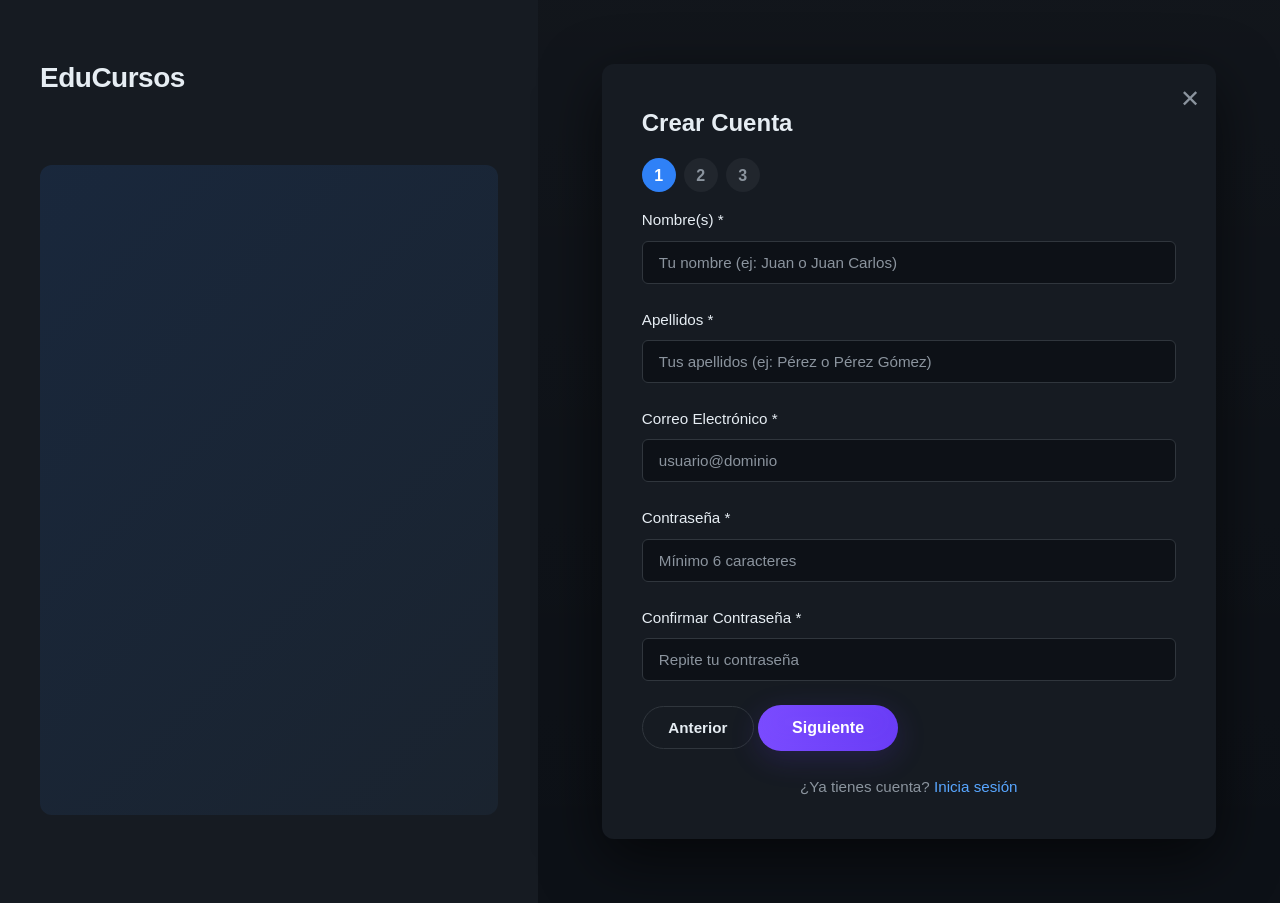
==== form.html @ 60e36f7e "feat: Implement user registration and login functionality with multi-step form and dashboard display" ====
<!DOCTYPE html>
<html lang="es">
<head>
    <meta charset="UTF-8">
    <meta name="viewport" content="width=device-width, initial-scale=1.0">
    <title>Registrarse - EduCursos</title>
    <link rel="stylesheet" href="styles.css">
</head>
<body>
    <section id="formPage" class="form-page active">
        <div class="form-split">
            <aside class="form-left">
                <div class="left-inner">
                    <div class="left-top">
                        <div class="logo">EduCursos</div>
                    </div>
                    <div class="left-art"></div>
                </div>
            </aside>

            <main class="form-right">
                <div class="form-panel">
                    <span class="close-form" onclick="showPresentation()">✕</span>
                    <h2>Crear Cuenta</h2>
                    <form id="multiStepForm" onsubmit="handleRegister(event)">
                        <!-- Step indicators -->
                        <div class="step-indicator" id="stepIndicator">
                            <span class="step-dot active" data-step="1">1</span>
                            <span class="step-dot" data-step="2">2</span>
                            <span class="step-dot" data-step="3">3</span>
                        </div>

                        <div class="form-steps-wrap">

                            <!-- STEP 1 -->
                            <div class="form-step" data-step="1">
                                <div class="form-group">
                                    <label for="regFirstName">Nombre(s) *</label>
                                    <input type="text" id="regFirstName" required placeholder="Tu nombre (ej: Juan o Juan Carlos)">
                                </div>
                                <div class="form-group">
                                    <label for="regLastName">Apellidos *</label>
                                    <input type="text" id="regLastName" required placeholder="Tus apellidos (ej: Pérez o Pérez Gómez)">
                                </div>
                                <div class="form-group">
                                    <label for="regEmail">Correo Electrónico *</label>
                                    <input type="text" id="regEmail" required placeholder="usuario@dominio">
                                </div>
                                <div class="form-group">
                                    <label for="regPassword">Contraseña *</label>
                                    <input type="password" id="regPassword" required placeholder="Mínimo 6 caracteres">
                                </div>
                                <div class="form-group">
                                    <label for="regPasswordConfirm">Confirmar Contraseña *</label>
                                    <input type="password" id="regPasswordConfirm" required placeholder="Repite tu contraseña">
                                </div>
                            </div>

                            <!-- STEP 2 -->
                            <div class="form-step hidden-step" data-step="2">
                                <div class="form-group">
                                    <label for="regPhone">Número de Teléfono *</label>
                                    <input type="tel" id="regPhone" required placeholder="Solo dígitos, sin espacios (min 4 - max 10)">
                                </div>
                                <div class="form-group two-cols">
                                    <div>
                                        <label for="regBirthday">Fecha de Cumpleaños *</label>
                                        <input type="date" id="regBirthday" required>
                                        <div class="small-muted">Formato: DD/MM/AAAA</div>
                                    </div>
                                    <div>
                                        <label for="regGender">Género *</label>
                                        <select id="regGender" required>
                                            <option value="">Selecciona tu género</option>
                                            <option value="M">Masculino</option>
                                            <option value="F">Femenino</option>
                                            <option value="O">Otro</option>
                                            <option value="P">Prefiero no especificar</option>
                                        </select>
                                    </div>
                                </div>
                                <div class="form-group">
                                    <label for="regEducation">Nivel Educativo</label>
                                    <select id="regEducation">
                                        <option value="">Selecciona (opcional)</option>
                                        <option value="P">Primaria</option>
                                        <option value="S">Secundaria</option>
                                        <option value="T">Técnico</option>
                                        <option value="U">Universitario</option>
                                        <option value="PG">Postgrado</option>
                                    </select>
                                </div>
                                <div class="form-group">
                                    <label for="regProfession">Profesión</label>
                                    <input type="text" id="regProfession" placeholder="Tu profesión (opcional)">
                                </div>
                            </div>

                            <!-- STEP 3 -->
                            <div class="form-step hidden-step" data-step="3">
                                <div class="form-group">
                                    <label>Intereses (Selecciona al menos uno) *</label>
                                    <div class="interests-grid">
                                        <label class="chip"><input type="checkbox" name="interests" value="programacion"><span>Programación</span></label>
                                        <label class="chip"><input type="checkbox" name="interests" value="diseno"><span>Diseño</span></label>
                                        <label class="chip"><input type="checkbox" name="interests" value="marketing"><span>Marketing</span></label>
                                        <label class="chip"><input type="checkbox" name="interests" value="negocios"><span>Negocios</span></label>
                                        <label class="chip"><input type="checkbox" name="interests" value="datos"><span>Análisis de Datos</span></label>
                                        <label class="chip"><input type="checkbox" name="interests" value="idiomas"><span>Idiomas</span></label>
                                        <label class="chip"><input type="checkbox" name="interests" value="arte"><span>Arte</span></label>
                                        <label class="chip"><input type="checkbox" name="interests" value="desarrollo"><span>Desarrollo Personal</span></label>
                                        <label class="chip"><input type="checkbox" name="interests" value="otros"><span>Otros</span></label>
                                        <label class="chip"><input type="checkbox" name="interests" value="aun_no_decido"><span>Aún no decido</span></label>
                                    </div>
                                </div>
                                <div class="form-group">
                                    <label for="regCountry">País *</label>
                                    <select id="regCountry" required>
                                        <option value="">Selecciona tu país</option>
                                        <option value="CO">Colombia</option>
                                        <option value="MX">México</option>
                                        <option value="AR">Argentina</option>
                                        <option value="ES">España</option>
                                        <option value="CL">Chile</option>
                                    </select>
                                </div>
                            </div>

                        </div> <!-- .form-steps-wrap -->

                        <!-- persistent navigation (always visible) -->
                        <div class="form-nav">
                            <button type="button" id="navPrevBtn" class="btn-secondary">Anterior</button>
                            <button type="button" id="navNextBtn" class="btn-primary">Siguiente</button>
                        </div>

                    </form>
                    <div class="toggle-form">
                        ¿Ya tienes cuenta? <a onclick="toggleForms()">Inicia sesión</a>
                    </div>
                </div>
            </main>
        </div>
    </section>

    <script src="script.js"></script>
    <script>
        // initialize steps when this page loads
        document.addEventListener('DOMContentLoaded', () => {
            try { showFormStep(1); } catch (e) { /* ignore on other pages */ }
        });
    </script>
</body>
</html>
---- styles.css ----
:root {
  --bg-primary: #0d1117;
  --bg-secondary: #161b22;
  --bg-tertiary: #21262d;
  --border-color: #30363d;
  --text-primary: #e6edf3;
  --text-secondary: #8b949e;
  --accent-primary: #2f81f7;
  --accent-hover: #1f6feb;
  --accent-secondary: #58a6ff;
  --success: #3fb950;
  --card-bg: #0d1117;
  --overlay-bg: rgba(1, 4, 9, 0.8);
}

* {
  margin: 0;
  padding: 0;
  box-sizing: border-box;
}

body {
  font-family: -apple-system, BlinkMacSystemFont, "Segoe UI", "Noto Sans", Helvetica, Arial, sans-serif;
  background-color: var(--bg-primary);
  color: var(--text-primary);
  line-height: 1.6;
  overflow-x: hidden;
}

/* NAVEGACIÓN */
header {
  background-color: var(--bg-secondary);
  border-bottom: 1px solid var(--border-color);
  position: sticky;
  top: 0;
  z-index: 100;
  backdrop-filter: blur(10px);
}

nav {
  max-width: 1280px;
  margin: 0 auto;
  padding: 1rem 2rem;
  display: flex;
  justify-content: space-between;
  align-items: center;
}

.logo {
  font-size: 1.5rem;
  font-weight: 600;
  color: var(--text-primary);
  letter-spacing: -0.5px;
}

nav div {
  display: flex;
  gap: 1rem;
  align-items: center;
}

nav a {
  color: var(--text-secondary);
  text-decoration: none;
  padding: 0.5rem 1rem;
  border-radius: 6px;
  transition: all 0.2s ease;
  font-size: 0.95rem;
}

nav a:hover {
  color: var(--text-primary);
  background-color: var(--bg-tertiary);
}

.btn-login {
  background-color: transparent;
  color: var(--text-primary);
  border: 1px solid var(--border-color);
  padding: 0.5rem 1.25rem;
  border-radius: 6px;
  cursor: pointer;
  font-size: 0.95rem;
  transition: all 0.2s ease;
  font-weight: 500;
}

.btn-login:hover {
  background-color: var(--bg-tertiary);
  border-color: var(--text-secondary);
}

/* SECCIÓN HERO */
main {
  display: none;
}

main.active {
  display: block;
}

.hero {
  max-width: 1280px;
  margin: 0 auto;
  padding: 6rem 2rem;
  text-align: center;
}

.hero-content h1 {
  font-size: 3.5rem;
  font-weight: 700;
  line-height: 1.2;
  margin-bottom: 1.5rem;
  background: linear-gradient(135deg, var(--text-primary) 0%, var(--accent-secondary) 100%);
  -webkit-background-clip: text;
  -webkit-text-fill-color: transparent;
  background-clip: text;
}

.hero-content p {
  font-size: 1.25rem;
  color: var(--text-secondary);
  margin-bottom: 2.5rem;
  max-width: 700px;
  margin-left: auto;
  margin-right: auto;
}

.hero-buttons {
  display: flex;
  gap: 1rem;
  justify-content: center;
  flex-wrap: wrap;
}

.btn-primary {
  background: linear-gradient(90deg, #7b4cff, #6a3df6);
  color: white;
  border: none;
  padding: 0.85rem 2.1rem;
  border-radius: 999px;
  font-size: 1rem;
  font-weight: 700;
  cursor: pointer;
  transition: transform 160ms ease, box-shadow 160ms ease, opacity 120ms ease;
  box-shadow: 0 8px 30px rgba(106,61,246,0.18), inset 0 -6px 24px rgba(123,76,255,0.06);
}

.btn-primary:hover {
  transform: translateY(-3px);
  box-shadow: 0 18px 48px rgba(106,61,246,0.22), inset 0 -8px 28px rgba(123,76,255,0.08);
}

.btn-primary:active {
  transform: translateY(0) scale(0.995);
  opacity: 0.98;
}

.btn-secondary {
  background-color: transparent;
  color: var(--text-primary);
  border: 1px solid var(--border-color);
  padding: 0.75rem 1.6rem;
  border-radius: 999px;
  font-size: 0.95rem;
  font-weight: 600;
  cursor: pointer;
  transition: transform 140ms ease, box-shadow 140ms ease;
}

.btn-secondary:hover {
  background-color: var(--bg-tertiary);
  border-color: var(--text-secondary);
  transform: translateY(-2px);
}

/* Ghost button for header (Iniciar Sesión) */
.btn-ghost {
  background: transparent;
  color: var(--text-secondary);
  border: 1px solid rgba(255,255,255,0.04);
  padding: 0.5rem 1.1rem;
  border-radius: 8px;
  font-size: 0.95rem;
  font-weight: 600;
  cursor: pointer;
  transition: background-color 180ms ease, color 120ms ease, transform 120ms ease, box-shadow 120ms ease;
}

.btn-ghost:hover {
  background-color: rgba(255,255,255,0.02);
  color: var(--text-primary);
  transform: translateY(-2px);
  box-shadow: 0 6px 18px rgba(2,6,23,0.45);
}

/* Slightly stronger secondary for hero login button */
.hero .btn-secondary {
  border-color: rgba(255,255,255,0.06);
  color: var(--text-primary);
  background: linear-gradient(180deg, rgba(255,255,255,0.02), transparent);
  box-shadow: 0 8px 22px rgba(0,0,0,0.45);
}

.hero .btn-secondary:hover {
  background: linear-gradient(180deg, rgba(255,255,255,0.04), transparent);
  border-color: var(--accent-primary);
}

.small-muted { color: var(--text-secondary); font-size: 0.9rem; margin-top: 0.35rem; }

/* SECCIÓN FEATURES */
.features {
  max-width: 1280px;
  margin: 0 auto;
  padding: 4rem 2rem;
}

.features h2 {
  text-align: center;
  font-size: 2.5rem;
  margin-bottom: 3rem;
  font-weight: 700;
}

.features-grid {
  display: grid;
  grid-template-columns: repeat(auto-fit, minmax(280px, 1fr));
  gap: 2rem;
}

.feature-card {
  background-color: var(--bg-secondary);
  border: 1px solid var(--border-color);
  border-radius: 12px;
  padding: 2rem;
  transition: all 0.3s ease;
}

.feature-card:hover {
  border-color: var(--accent-primary);
  transform: translateY(-4px);
  box-shadow: 0 8px 24px rgba(47, 129, 247, 0.15);
}

.feature-icon {
  font-size: 3rem;
  margin-bottom: 1rem;
}

.feature-card h3 {
  font-size: 1.5rem;
  margin-bottom: 0.75rem;
  color: var(--text-primary);
}

.feature-card p {
  color: var(--text-secondary);
  line-height: 1.6;
}

/* FORMULARIOS */
.form-container {
  display: none;
  position: fixed;
  top: 0;
  left: 0;
  width: 100%;
  height: 100%;
  background-color: var(--overlay-bg);
  backdrop-filter: blur(8px);
  z-index: 1000;
  align-items: center;
  justify-content: center;
  animation: fadeIn 0.2s ease;
}

.form-container.active {
  display: flex;
}

@keyframes fadeIn {
  from {
    opacity: 0;
  }
  to {
    opacity: 1;
  }
}

.form-box {
  background-color: var(--bg-secondary);
  border: 1px solid var(--border-color);
  border-radius: 12px;
  padding: 2.5rem;
  width: 90%;
  max-width: 450px;
  position: relative;
  animation: slideUp 0.3s ease;
  box-shadow: 0 16px 48px rgba(0, 0, 0, 0.5);
}

@keyframes slideUp {
  from {
    transform: translateY(20px);
    opacity: 0;
  }
  to {
    transform: translateY(0);
    opacity: 1;
  }
}

.close-form {
  position: absolute;
  top: 1.5rem;
  right: 1.5rem;
  font-size: 1.5rem;
  cursor: pointer;
  color: var(--text-secondary);
  transition: color 0.2s ease;
}

.close-form:hover {
  color: var(--text-primary);
}

.form-box h2 {
  margin-bottom: 2rem;
  font-size: 1.75rem;
  font-weight: 700;
}

.form-group {
  margin-bottom: 1.5rem;
}

.form-group label {
  display: block;
  margin-bottom: 0.5rem;
  color: var(--text-primary);
  font-weight: 500;
  font-size: 0.95rem;
}

.form-group input,
.form-group select {
  width: 100%;
  padding: 0.75rem 1rem;
  background-color: var(--bg-primary);
  border: 1px solid var(--border-color);
  border-radius: 6px;
  color: var(--text-primary);
  font-size: 0.95rem;
  transition: all 0.2s ease;
  font-family: inherit;
}

.form-group input:focus,
.form-group select:focus {
  outline: none;
  border-color: var(--accent-primary);
  box-shadow: 0 0 0 3px rgba(47, 129, 247, 0.1);
}

.form-group input::placeholder {
  color: var(--text-secondary);
}

.btn-submit {
  width: 100%;
  background-color: var(--accent-primary);
  color: white;
  border: none;
  padding: 0.875rem;
  border-radius: 6px;
  font-size: 1rem;
  font-weight: 600;
  cursor: pointer;
  transition: all 0.2s ease;
  margin-top: 0.5rem;
}

.btn-submit:hover {
  background-color: var(--accent-hover);
  box-shadow: 0 4px 12px rgba(47, 129, 247, 0.3);
}

.toggle-form {
  text-align: center;
  margin-top: 1.5rem;
  color: var(--text-secondary);
  font-size: 0.95rem;
}

.toggle-form a {
  color: var(--accent-secondary);
  cursor: pointer;
  text-decoration: none;
  font-weight: 500;
}

.toggle-form a:hover {
  text-decoration: underline;
}

/* DASHBOARD */
.dashboard {
  display: none;
  min-height: 100vh;
}

.dashboard.active {
  display: block;
}

.dashboard-header {
  background-color: var(--bg-secondary);
  border-bottom: 1px solid var(--border-color);
  padding: 2rem;
}

.dashboard-flex {
  max-width: 1280px;
  margin: 0 auto;
  display: flex;
  justify-content: space-between;
  align-items: center;
  flex-wrap: wrap;
  gap: 1.5rem;
}

.dashboard-header h1 {
  font-size: 2rem;
  margin-bottom: 0.5rem;
  font-weight: 700;
}

.dashboard-header p {
  color: var(--text-secondary);
}

.user-info {
  text-align: right;
}

#userEmail {
  color: var(--text-secondary);
  margin-bottom: 0.75rem;
  font-size: 0.95rem;
}

.btn-logout {
  background-color: transparent;
  color: var(--text-primary);
  border: 1px solid var(--border-color);
  padding: 0.5rem 1.25rem;
  border-radius: 6px;
  cursor: pointer;
  font-size: 0.95rem;
  font-weight: 500;
  transition: all 0.2s ease;
}

.btn-logout:hover {
  background-color: var(--bg-tertiary);
  border-color: #f85149;
  color: #f85149;
}

.dashboard-content {
  max-width: 1280px;
  margin: 0 auto;
  padding: 3rem 2rem;
}

.welcome-section {
  margin-bottom: 3rem;
}

.welcome-section h2 {
  font-size: 1.75rem;
  margin-bottom: 0.75rem;
  font-weight: 700;
}

.welcome-section p {
  color: var(--text-secondary);
  font-size: 1.05rem;
}

.courses-section h2 {
  font-size: 1.75rem;
  margin-bottom: 2rem;
  font-weight: 700;
}

.courses-grid {
  display: grid;
  grid-template-columns: repeat(auto-fill, minmax(320px, 1fr));
  gap: 1.5rem;
}

.course-card {
  background-color: var(--bg-secondary);
  border: 1px solid var(--border-color);
  border-radius: 12px;
  overflow: hidden;
  transition: all 0.3s ease;
  cursor: pointer;
}

.course-card:hover {
  border-color: var(--accent-primary);
  transform: translateY(-4px);
  box-shadow: 0 8px 24px rgba(47, 129, 247, 0.15);
}

.course-image {
  width: 100%;
  height: 180px;
  background: linear-gradient(135deg, var(--accent-primary), var(--accent-secondary));
  display: flex;
  align-items: center;
  justify-content: center;
  font-size: 3rem;
}

.course-content {
  padding: 1.5rem;
}

.course-content h3 {
  font-size: 1.25rem;
  margin-bottom: 0.5rem;
  color: var(--text-primary);
  font-weight: 600;
}

.course-content p {
  color: var(--text-secondary);
  margin-bottom: 1rem;
  font-size: 0.95rem;
}

.course-progress {
  margin-bottom: 0.75rem;
}

.progress-bar {
  width: 100%;
  height: 6px;
  background-color: var(--bg-tertiary);
  border-radius: 3px;
  overflow: hidden;
}

.progress-fill {
  height: 100%;
  background-color: var(--success);
  border-radius: 3px;
  transition: width 0.3s ease;
}

.progress-text {
  font-size: 0.85rem;
  color: var(--text-secondary);
  margin-top: 0.5rem;
}

.course-meta {
  display: flex;
  justify-content: space-between;
  align-items: center;
  margin-top: 1rem;
  padding-top: 1rem;
  border-top: 1px solid var(--border-color);
}

.course-instructor,
.course-duration {
  font-size: 0.85rem;
  color: var(--text-secondary);
}

/* FOOTER */
footer {
  background-color: var(--bg-secondary);
  border-top: 1px solid var(--border-color);
  text-align: center;
  padding: 2rem;
  margin-top: 4rem;
  color: var(--text-secondary);
}

/* RESPONSIVE */
@media (max-width: 768px) {
  .hero-content h1 {
    font-size: 2.5rem;
  }

  .hero-content p {
    font-size: 1.1rem;
  }

  .features h2 {
    font-size: 2rem;
  }

  .dashboard-flex {
    flex-direction: column;
    align-items: flex-start;
  }

  .user-info {
    text-align: left;
    width: 100%;
  }

  .courses-grid {
    grid-template-columns: 1fr;
  }

  nav {
    padding: 1rem;
  }

  .hero {
    padding: 4rem 1rem;
  }
}

@media (max-width: 480px) {
  .hero-content h1 {
    font-size: 2rem;
  }

  .hero-buttons {
    flex-direction: column;
    width: 100%;
  }

  .hero-buttons button {
    width: 100%;
  }

  .form-box {
    padding: 2rem 1.5rem;
  }
}

/* Styles for full-page form (split layout) */
.form-page {
  display: none;
  min-height: 100vh;
  width: 100%;
  background-color: var(--bg-primary);
}
.form-page.active {
  display: block;
}
.form-split {
  display: flex;
  min-height: 100vh;
}
.form-left {
  width: 42%;
  background-color: var(--bg-secondary);
  color: var(--text-secondary);
  padding: 3.5rem 2.5rem;
  display: flex;
  align-items: stretch;
}
.left-inner {
  display: flex;
  flex-direction: column;
  justify-content: space-between;
  width: 100%;
}
.left-top .logo {
  font-size: 1.75rem;
  color: var(--text-primary);
  margin-bottom: 2rem;
}
.steps ol {
  list-style: none;
  padding: 0;
  margin: 0;
}
.steps li {
  padding: 0.6rem 0;
  opacity: 0.8;
}
.steps li.current {
  color: var(--text-primary);
  font-weight: 700;
}
.left-art {
  flex: 1;
  background: linear-gradient(135deg, rgba(47,129,247,0.12), rgba(88,166,255,0.06));
  border-radius: 12px;
  margin: 2rem 0;
}
.save-exit {
  color: var(--accent-secondary);
  cursor: pointer;
  text-decoration: none;
  font-size: 0.95rem;
}
.form-right {
  width: 58%;
  display: flex;
  align-items: center;
  justify-content: center;
  padding: 4rem 3rem;
  background: linear-gradient(180deg, rgba(255,255,255,0.02), rgba(255,255,255,0.00));
}
.form-panel {
  width: 720px;
  max-width: 95%;
  background-color: var(--bg-secondary);
  border-radius: 12px;
  padding: 2.5rem;
  box-shadow: 0 20px 60px rgba(0,0,0,0.6);
  position: relative;
}
.step-indicator {
  display: flex;
  gap: 0.5rem;
  margin-bottom: 1rem;
}
.step-dot {
  width: 34px;
  height: 34px;
  display: inline-flex;
  align-items: center;
  justify-content: center;
  border-radius: 50%;
  background: var(--bg-tertiary);
  color: var(--text-secondary);
  font-weight: 600;
}
.step-dot.active {
  background: var(--accent-primary);
  color: white;
}
.form-step {
  transition: opacity 300ms cubic-bezier(.2,.9,.3,1), transform 300ms cubic-bezier(.2,.9,.3,1);
  position: absolute;
  left: 0;
  right: 0;
  top: 0;
}
.form-steps-wrap { position: relative; min-height: 320px; overflow: hidden; transition: height 300ms cubic-bezier(.2,.9,.3,1); }
.form-panel { position: relative; }
.form-step.hidden-step {
  opacity: 0;
  pointer-events: none;
  transform: translateX(12px);
}
.form-step.active-step {
  opacity: 1;
  transform: translateX(0);
  pointer-events: auto;
}
/* Sliding helpers */
.form-step.from-right { transform: translateX(12px); opacity: 0; }
.form-step.from-left { transform: translateX(-12px); opacity: 0; }
.form-step.to-left { transform: translateX(-12px); opacity: 0; }
.form-step.to-right { transform: translateX(12px); opacity: 0; }

/* Interest chips */
.chip {
  display: inline-flex;
  align-items: center;
  gap: 0.6rem;
  padding: 0.45rem 0.8rem;
  border-radius: 999px;
  border: 1px solid var(--border-color);
  background: transparent;
  color: var(--text-primary);
  cursor: pointer;
  font-size: 0.95rem;
  transition: all 0.18s ease;
}
.chip input { display: none; }
.chip span { display: inline-block; }
.chip:hover { transform: translateY(-3px); border-color: var(--accent-primary); }
.chip input:checked + span {
  background: linear-gradient(90deg, var(--accent-primary), var(--accent-secondary));
  color: white;
  padding: 0.15rem 0.45rem;
  border-radius: 999px;
  box-shadow: 0 6px 18px rgba(47,129,247,0.12);
}
.interests-grid { display: grid; grid-template-columns: repeat(2, minmax(0,1fr)); gap: 0.6rem; margin-top: 0.5rem; }
.form-panel h2 {
  margin-bottom: 1rem;
  color: var(--text-primary);
}
.form-panel .close-form {
  position: absolute;
  right: 1rem;
  top: 1rem;
  cursor: pointer;
  color: var(--text-secondary);
}
.form-panel .two-cols {
  display: grid;
  grid-template-columns: 1fr 1fr;
  gap: 1rem;
}
.interests-grid {
  display: grid;
  grid-template-columns: repeat(2, 1fr);
  gap: 0.6rem;
  margin-top: 0.5rem;
}
.form-actions {
  display: flex;
  gap: 1rem;
  justify-content: flex-end;
  margin-top: 1rem;
}

@media (max-width: 900px) {
  .form-split { flex-direction: column; }
  .form-left, .form-right { width: 100%; }
  .left-art { height: 180px; }
  .form-panel { padding: 1.5rem; }
}
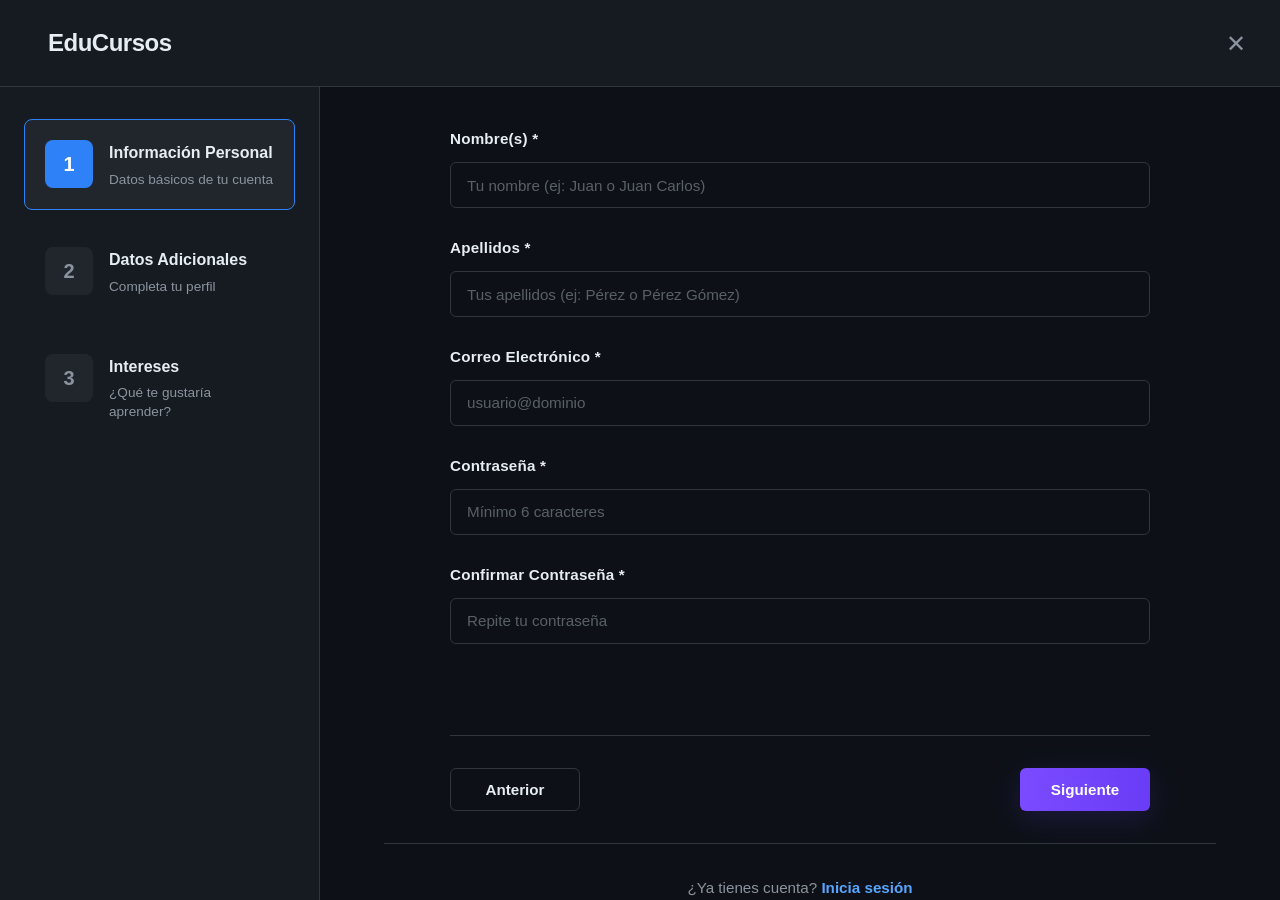
==== commit 0f422a87: "Redesign form layout with sidebar step navigation" ====
--- a/form.html
+++ b/form.html
@@ -8,27 +8,43 @@
 </head>
 <body>
     <section id="formPage" class="form-page active">
-        <div class="form-split">
-            <aside class="form-left">
-                <div class="left-inner">
-                    <div class="left-top">
-                        <div class="logo">EduCursos</div>
+        <div class="fullscreen-form-container">
+            <!-- Header superior -->
+            <header class="form-header">
+                <div class="logo">EduCursos</div>
+                <span class="close-form" onclick="showPresentation()">✕</span>
+            </header>
+
+            <!-- Contenedor principal con navegación lateral -->
+            <div class="form-main-wrapper">
+                <!-- Navegación lateral de pasos -->
+                <aside class="steps-sidebar">
+                    <div class="step-item active" data-step="1">
+                        <div class="step-number">1</div>
+                        <div class="step-info">
+                            <h3>Información Personal</h3>
+                            <p>Datos básicos de tu cuenta</p>
+                        </div>
                     </div>
-                    <div class="left-art"></div>
-                </div>
-            </aside>
+                    <div class="step-item" data-step="2">
+                        <div class="step-number">2</div>
+                        <div class="step-info">
+                            <h3>Datos Adicionales</h3>
+                            <p>Completa tu perfil</p>
+                        </div>
+                    </div>
+                    <div class="step-item" data-step="3">
+                        <div class="step-number">3</div>
+                        <div class="step-info">
+                            <h3>Intereses</h3>
+                            <p>¿Qué te gustaría aprender?</p>
+                        </div>
+                    </div>
+                </aside>
 
-            <main class="form-right">
-                <div class="form-panel">
-                    <span class="close-form" onclick="showPresentation()">✕</span>
-                    <h2>Crear Cuenta</h2>
+                <!-- Área del formulario -->
+                <main class="form-content-area">
                     <form id="multiStepForm" onsubmit="handleRegister(event)">
-                        <!-- Step indicators -->
-                        <div class="step-indicator" id="stepIndicator">
-                            <span class="step-dot active" data-step="1">1</span>
-                            <span class="step-dot" data-step="2">2</span>
-                            <span class="step-dot" data-step="3">3</span>
-                        </div>
 
                         <div class="form-steps-wrap">
 
@@ -133,13 +149,13 @@
                             <button type="button" id="navPrevBtn" class="btn-secondary">Anterior</button>
                             <button type="button" id="navNextBtn" class="btn-primary">Siguiente</button>
                         </div>
+                    </form>
 
-                    </form>
                     <div class="toggle-form">
                         ¿Ya tienes cuenta? <a onclick="toggleForms()">Inicia sesión</a>
                     </div>
-                </div>
-            </main>
+                </main>
+            </div>
         </div>
     </section>
 
--- a/styles.css
+++ b/styles.css
@@ -332,27 +332,28 @@
 }
 
 .form-group {
-  margin-bottom: 1.5rem;
+  margin-bottom: 1.75rem;
 }
 
 .form-group label {
   display: block;
-  margin-bottom: 0.5rem;
-  color: var(--text-primary);
-  font-weight: 500;
-  font-size: 0.95rem;
+  margin-bottom: 0.65rem;
+  color: var(--text-primary);
+  font-weight: 600;
+  font-size: 0.95rem;
+  letter-spacing: 0.2px;
 }
 
 .form-group input,
 .form-group select {
   width: 100%;
-  padding: 0.75rem 1rem;
-  background-color: var(--bg-primary);
+  padding: 0.85rem 1rem;
+  background: var(--bg-primary);
   border: 1px solid var(--border-color);
   border-radius: 6px;
   color: var(--text-primary);
   font-size: 0.95rem;
-  transition: all 0.2s ease;
+  transition: border-color 0.2s;
   font-family: inherit;
 }
 
@@ -360,11 +361,11 @@
 .form-group select:focus {
   outline: none;
   border-color: var(--accent-primary);
-  box-shadow: 0 0 0 3px rgba(47, 129, 247, 0.1);
 }
 
 .form-group input::placeholder {
   color: var(--text-secondary);
+  opacity: 0.6;
 }
 
 .btn-submit {
@@ -649,183 +650,313 @@
   }
 }
 
-/* Styles for full-page form (split layout) */
+/* Diseño de formulario de pantalla completa */
 .form-page {
   display: none;
-  min-height: 100vh;
+  height: 100vh;
   width: 100%;
-  background-color: var(--bg-primary);
+  background: var(--bg-primary);
+  overflow: hidden;
 }
 .form-page.active {
-  display: block;
-}
-.form-split {
-  display: flex;
-  min-height: 100vh;
-}
-.form-left {
-  width: 42%;
-  background-color: var(--bg-secondary);
-  color: var(--text-secondary);
-  padding: 3.5rem 2.5rem;
-  display: flex;
-  align-items: stretch;
-}
-.left-inner {
   display: flex;
   flex-direction: column;
+}
+
+/* Header del formulario */
+.form-header {
+  display: flex;
   justify-content: space-between;
-  width: 100%;
-}
-.left-top .logo {
-  font-size: 1.75rem;
-  color: var(--text-primary);
-  margin-bottom: 2rem;
-}
-.steps ol {
-  list-style: none;
-  padding: 0;
-  margin: 0;
-}
-.steps li {
-  padding: 0.6rem 0;
-  opacity: 0.8;
-}
-.steps li.current {
-  color: var(--text-primary);
+  align-items: center;
+  padding: 1.5rem 3rem;
+  background: var(--bg-secondary);
+  border-bottom: 1px solid var(--border-color);
+}
+.form-header .logo {
+  font-size: 1.5rem;
   font-weight: 700;
-}
-.left-art {
-  flex: 1;
-  background: linear-gradient(135deg, rgba(47,129,247,0.12), rgba(88,166,255,0.06));
-  border-radius: 12px;
-  margin: 2rem 0;
-}
-.save-exit {
-  color: var(--accent-secondary);
-  cursor: pointer;
-  text-decoration: none;
-  font-size: 0.95rem;
-}
-.form-right {
-  width: 58%;
+  color: var(--text-primary);
+}
+.form-header .close-form {
+  font-size: 1.5rem;
+  cursor: pointer;
+  color: var(--text-secondary);
+  transition: color 0.2s;
+  width: 40px;
+  height: 40px;
   display: flex;
   align-items: center;
   justify-content: center;
-  padding: 4rem 3rem;
-  background: linear-gradient(180deg, rgba(255,255,255,0.02), rgba(255,255,255,0.00));
-}
-.form-panel {
-  width: 720px;
-  max-width: 95%;
-  background-color: var(--bg-secondary);
-  border-radius: 12px;
-  padding: 2.5rem;
-  box-shadow: 0 20px 60px rgba(0,0,0,0.6);
-  position: relative;
-}
-.step-indicator {
-  display: flex;
-  gap: 0.5rem;
-  margin-bottom: 1rem;
-}
-.step-dot {
-  width: 34px;
-  height: 34px;
-  display: inline-flex;
+  border-radius: 8px;
+}
+.form-header .close-form:hover {
+  color: var(--text-primary);
+}
+
+/* Contenedor principal */
+.fullscreen-form-container {
+  display: flex;
+  flex-direction: column;
+  height: 100vh;
+  width: 100%;
+}
+
+.form-main-wrapper {
+  display: flex;
+  flex: 1;
+  overflow: hidden;
+}
+
+/* Barra lateral de pasos */
+.steps-sidebar {
+  width: 320px;
+  background: var(--bg-secondary);
+  border-right: 1px solid var(--border-color);
+  padding: 2rem 1.5rem;
+  display: flex;
+  flex-direction: column;
+  gap: 1rem;
+}
+
+.step-item {
+  display: flex;
+  gap: 1rem;
+  padding: 1.25rem;
+  border-radius: 8px;
+  background: transparent;
+  border: 1px solid transparent;
+  transition: border-color 0.2s;
+  cursor: pointer;
+}
+
+.step-item:hover {
+  border-color: var(--border-color);
+}
+
+.step-item.active {
+  background: var(--bg-tertiary);
+  border-color: var(--accent-primary);
+}
+
+.step-item.completed {
+  opacity: 0.7;
+}
+
+.step-number {
+  width: 48px;
+  height: 48px;
+  border-radius: 8px;
+  background: var(--bg-tertiary);
+  display: flex;
   align-items: center;
   justify-content: center;
-  border-radius: 50%;
-  background: var(--bg-tertiary);
-  color: var(--text-secondary);
-  font-weight: 600;
-}
-.step-dot.active {
+  font-size: 1.25rem;
+  font-weight: 700;
+  color: var(--text-secondary);
+  flex-shrink: 0;
+  transition: background-color 0.2s, color 0.2s;
+}
+
+.step-item.active .step-number {
   background: var(--accent-primary);
   color: white;
 }
+
+.step-info h3 {
+  font-size: 1rem;
+  margin-bottom: 0.25rem;
+  color: var(--text-primary);
+  font-weight: 600;
+}
+
+.step-info p {
+  font-size: 0.85rem;
+  color: var(--text-secondary);
+  line-height: 1.4;
+}
+
+/* Área del formulario */
+.form-content-area {
+  flex: 1;
+  padding: 2.5rem 4rem 3rem;
+  overflow-y: auto;
+  display: flex;
+  flex-direction: column;
+}
+
+.form-content-area form {
+  max-width: 700px;
+  margin: 0 auto;
+  width: 100%;
+  flex: 1;
+  display: flex;
+  flex-direction: column;
+}
+.form-steps-wrap {
+  position: relative;
+  min-height: 500px;
+  overflow: visible;
+  transition: height 300ms cubic-bezier(.2,.9,.3,1);
+  margin-bottom: 2rem;
+}
+
 .form-step {
-  transition: opacity 300ms cubic-bezier(.2,.9,.3,1), transform 300ms cubic-bezier(.2,.9,.3,1);
+  transition: opacity 400ms cubic-bezier(.2,.9,.3,1), transform 400ms cubic-bezier(.2,.9,.3,1);
   position: absolute;
   left: 0;
   right: 0;
   top: 0;
-}
-.form-steps-wrap { position: relative; min-height: 320px; overflow: hidden; transition: height 300ms cubic-bezier(.2,.9,.3,1); }
-.form-panel { position: relative; }
+  width: 100%;
+}
+
 .form-step.hidden-step {
   opacity: 0;
   pointer-events: none;
-  transform: translateX(12px);
-}
+  transform: translateX(30px);
+}
+
 .form-step.active-step {
   opacity: 1;
   transform: translateX(0);
   pointer-events: auto;
 }
-/* Sliding helpers */
-.form-step.from-right { transform: translateX(12px); opacity: 0; }
-.form-step.from-left { transform: translateX(-12px); opacity: 0; }
-.form-step.to-left { transform: translateX(-12px); opacity: 0; }
-.form-step.to-right { transform: translateX(12px); opacity: 0; }
+
+.form-step.from-right { transform: translateX(30px); opacity: 0; }
+.form-step.from-left { transform: translateX(-30px); opacity: 0; }
+.form-step.to-left { transform: translateX(-30px); opacity: 0; }
+.form-step.to-right { transform: translateX(30px); opacity: 0; }
 
 /* Interest chips */
+.interests-grid {
+  display: grid;
+  grid-template-columns: repeat(2, 1fr);
+  gap: 0.75rem;
+  margin-top: 0.75rem;
+}
+
 .chip {
-  display: inline-flex;
+  display: flex;
   align-items: center;
-  gap: 0.6rem;
-  padding: 0.45rem 0.8rem;
-  border-radius: 999px;
+  justify-content: center;
+  padding: 0.75rem 1rem;
+  border-radius: 6px;
   border: 1px solid var(--border-color);
-  background: transparent;
-  color: var(--text-primary);
-  cursor: pointer;
-  font-size: 0.95rem;
-  transition: all 0.18s ease;
-}
+  background: var(--bg-primary);
+  color: var(--text-primary);
+  cursor: pointer;
+  font-size: 0.95rem;
+  transition: border-color 0.2s, background-color 0.2s;
+  font-weight: 500;
+}
+
 .chip input { display: none; }
-.chip span { display: inline-block; }
-.chip:hover { transform: translateY(-3px); border-color: var(--accent-primary); }
-.chip input:checked + span {
-  background: linear-gradient(90deg, var(--accent-primary), var(--accent-secondary));
+
+.chip:hover {
+  border-color: var(--accent-primary);
+}
+
+.chip:has(input:checked) {
+  background: var(--accent-primary);
+  border-color: var(--accent-primary);
   color: white;
-  padding: 0.15rem 0.45rem;
-  border-radius: 999px;
-  box-shadow: 0 6px 18px rgba(47,129,247,0.12);
-}
-.interests-grid { display: grid; grid-template-columns: repeat(2, minmax(0,1fr)); gap: 0.6rem; margin-top: 0.5rem; }
-.form-panel h2 {
-  margin-bottom: 1rem;
-  color: var(--text-primary);
-}
-.form-panel .close-form {
-  position: absolute;
-  right: 1rem;
-  top: 1rem;
-  cursor: pointer;
-  color: var(--text-secondary);
-}
-.form-panel .two-cols {
+}
+
+.two-cols {
   display: grid;
   grid-template-columns: 1fr 1fr;
   gap: 1rem;
 }
-.interests-grid {
-  display: grid;
-  grid-template-columns: repeat(2, 1fr);
-  gap: 0.6rem;
-  margin-top: 0.5rem;
-}
-.form-actions {
+.form-nav {
   display: flex;
   gap: 1rem;
-  justify-content: flex-end;
-  margin-top: 1rem;
-}
-
-@media (max-width: 900px) {
-  .form-split { flex-direction: column; }
-  .form-left, .form-right { width: 100%; }
-  .left-art { height: 180px; }
-  .form-panel { padding: 1.5rem; }
-}
+  justify-content: space-between;
+  margin-top: 2rem;
+  padding-top: 2rem;
+  border-top: 1px solid var(--border-color);
+}
+
+.form-nav .btn-primary,
+.form-nav .btn-secondary {
+  padding: 0.75rem 1.75rem;
+  font-size: 0.95rem;
+  border-radius: 6px;
+  font-weight: 600;
+  min-width: 130px;
+}
+
+.toggle-form {
+  text-align: center;
+  margin-top: 2rem;
+  padding-top: 2rem;
+  border-top: 1px solid var(--border-color);
+  color: var(--text-secondary);
+  font-size: 0.95rem;
+}
+
+.toggle-form a {
+  color: var(--accent-secondary);
+  cursor: pointer;
+  text-decoration: none;
+  font-weight: 600;
+  transition: all 0.2s;
+}
+
+.toggle-form a:hover {
+  color: #7b4cff;
+  text-decoration: underline;
+}
+
+@media (max-width: 1024px) {
+  .form-main-wrapper {
+    flex-direction: column;
+  }
+  
+  .steps-sidebar {
+    width: 100%;
+    flex-direction: row;
+    padding: 1rem;
+    border-right: none;
+    border-bottom: 1px solid var(--border-color);
+    overflow-x: auto;
+  }
+  
+  .step-item {
+    min-width: 200px;
+  }
+  
+  .form-content-area {
+    padding: 2rem 1.5rem;
+  }
+  
+  .form-header {
+    padding: 1rem 1.5rem;
+  }
+}
+
+@media (max-width: 640px) {
+  .step-info {
+    display: none;
+  }
+  
+  .step-item {
+    min-width: auto;
+    padding: 0.75rem;
+  }
+  
+  .interests-grid {
+    grid-template-columns: 1fr;
+  }
+  
+  .two-cols {
+    grid-template-columns: 1fr;
+  }
+  
+  .form-nav {
+    flex-direction: column;
+  }
+  
+  .form-nav .btn-primary,
+  .form-nav .btn-secondary {
+    width: 100%;
+  }
+}
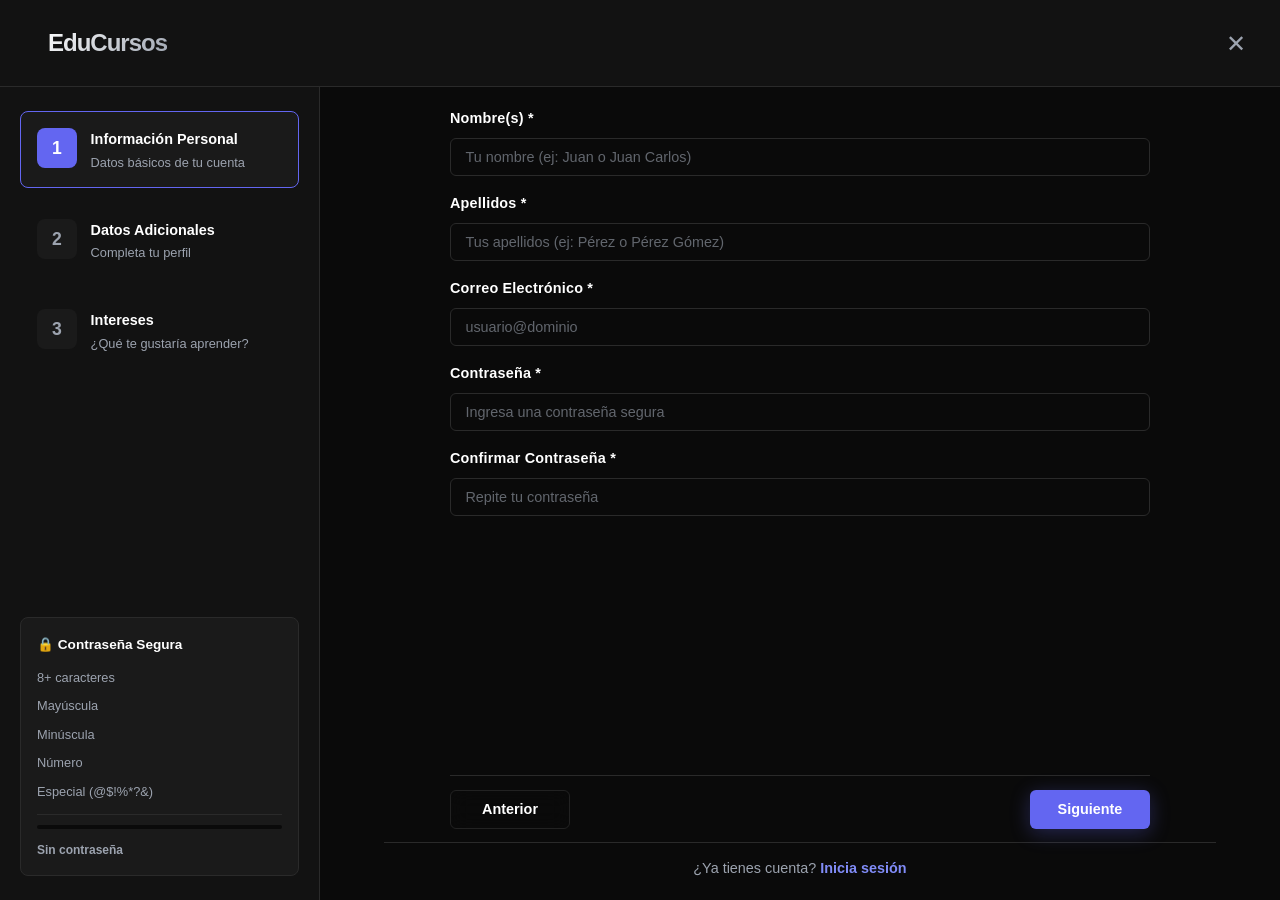
==== commit a49ed3f0: "acekta vro asepta vro bro broski brotien brosicle broseph brotastic Han brolo Broba Fett Brotato Chi" ====
--- a/form.html
+++ b/form.html
@@ -40,6 +40,39 @@
                             <p>¿Qué te gustaría aprender?</p>
                         </div>
                     </div>
+
+                    <!-- Panel de seguridad de contraseña -->
+                    <div class="password-security-panel" id="passwordSecurityPanel">
+                        <h4 class="security-panel-title">🔒 Contraseña Segura</h4>
+                        <div class="security-requirements">
+                            <div id="req-length" class="security-req">
+                                <span class="req-check">○</span>
+                                <span>8+ caracteres</span>
+                            </div>
+                            <div id="req-uppercase" class="security-req">
+                                <span class="req-check">○</span>
+                                <span>Mayúscula</span>
+                            </div>
+                            <div id="req-lowercase" class="security-req">
+                                <span class="req-check">○</span>
+                                <span>Minúscula</span>
+                            </div>
+                            <div id="req-number" class="security-req">
+                                <span class="req-check">○</span>
+                                <span>Número</span>
+                            </div>
+                            <div id="req-special" class="security-req">
+                                <span class="req-check">○</span>
+                                <span>Especial (@$!%*?&)</span>
+                            </div>
+                        </div>
+                        <div class="password-strength-indicator" id="passwordStrengthIndicator">
+                            <div class="strength-bar-mini">
+                                <div class="strength-fill-mini" id="strengthFillMini"></div>
+                            </div>
+                            <span class="strength-label-mini" id="strengthLabelMini">Sin contraseña</span>
+                        </div>
+                    </div>
                 </aside>
 
                 <!-- Área del formulario -->
@@ -64,7 +97,7 @@
                                 </div>
                                 <div class="form-group">
                                     <label for="regPassword">Contraseña *</label>
-                                    <input type="password" id="regPassword" required placeholder="Mínimo 6 caracteres">
+                                    <input type="password" id="regPassword" required placeholder="Ingresa una contraseña segura">
                                 </div>
                                 <div class="form-group">
                                     <label for="regPasswordConfirm">Confirmar Contraseña *</label>
--- a/styles.css
+++ b/styles.css
@@ -1,16 +1,16 @@
 :root {
-  --bg-primary: #0d1117;
-  --bg-secondary: #161b22;
-  --bg-tertiary: #21262d;
-  --border-color: #30363d;
-  --text-primary: #e6edf3;
-  --text-secondary: #8b949e;
-  --accent-primary: #2f81f7;
-  --accent-hover: #1f6feb;
-  --accent-secondary: #58a6ff;
-  --success: #3fb950;
-  --card-bg: #0d1117;
-  --overlay-bg: rgba(1, 4, 9, 0.8);
+  --bg-primary: #0a0a0a;
+  --bg-secondary: #121212;
+  --bg-tertiary: #1a1a1a;
+  --border-color: #2a2a2a;
+  --text-primary: #ffffff;
+  --text-secondary: #9ca3af;
+  --accent-primary: #6366f1;
+  --accent-hover: #4f46e5;
+  --accent-secondary: #818cf8;
+  --success: #10b981;
+  --card-bg: #0a0a0a;
+  --overlay-bg: rgba(0, 0, 0, 0.85);
 }
 
 * {
@@ -29,18 +29,19 @@
 
 /* NAVEGACIÓN */
 header {
-  background-color: var(--bg-secondary);
-  border-bottom: 1px solid var(--border-color);
+  background: rgba(10, 10, 10, 0.8);
+  border-bottom: 1px solid rgba(255, 255, 255, 0.05);
   position: sticky;
   top: 0;
   z-index: 100;
-  backdrop-filter: blur(10px);
+  backdrop-filter: blur(20px) saturate(180%);
+  -webkit-backdrop-filter: blur(20px) saturate(180%);
 }
 
 nav {
-  max-width: 1280px;
+  max-width: 1200px;
   margin: 0 auto;
-  padding: 1rem 2rem;
+  padding: 1.25rem 2rem;
   display: flex;
   justify-content: space-between;
   align-items: center;
@@ -48,9 +49,13 @@
 
 .logo {
   font-size: 1.5rem;
-  font-weight: 600;
-  color: var(--text-primary);
-  letter-spacing: -0.5px;
+  font-weight: 700;
+  color: var(--text-primary);
+  letter-spacing: -1px;
+  background: linear-gradient(135deg, #ffffff 0%, #9ca3af 100%);
+  -webkit-background-clip: text;
+  -webkit-text-fill-color: transparent;
+  background-clip: text;
 }
 
 nav div {
@@ -100,30 +105,45 @@
 }
 
 .hero {
-  max-width: 1280px;
+  max-width: 1200px;
   margin: 0 auto;
-  padding: 6rem 2rem;
+  padding: 8rem 2rem 6rem;
   text-align: center;
+  animation: fadeInUp 0.8s ease-out;
+}
+
+@keyframes fadeInUp {
+  from {
+    opacity: 0;
+    transform: translateY(30px);
+  }
+  to {
+    opacity: 1;
+    transform: translateY(0);
+  }
 }
 
 .hero-content h1 {
-  font-size: 3.5rem;
-  font-weight: 700;
-  line-height: 1.2;
+  font-size: 4.5rem;
+  font-weight: 800;
+  line-height: 1.1;
   margin-bottom: 1.5rem;
-  background: linear-gradient(135deg, var(--text-primary) 0%, var(--accent-secondary) 100%);
+  letter-spacing: -2px;
+  background: linear-gradient(135deg, #ffffff 0%, #9ca3af 100%);
   -webkit-background-clip: text;
   -webkit-text-fill-color: transparent;
   background-clip: text;
 }
 
 .hero-content p {
-  font-size: 1.25rem;
-  color: var(--text-secondary);
-  margin-bottom: 2.5rem;
-  max-width: 700px;
+  font-size: 1.35rem;
+  color: var(--text-secondary);
+  margin-bottom: 3rem;
+  max-width: 650px;
   margin-left: auto;
   margin-right: auto;
+  line-height: 1.7;
+  font-weight: 400;
 }
 
 .hero-buttons {
@@ -134,64 +154,83 @@
 }
 
 .btn-primary {
-  background: linear-gradient(90deg, #7b4cff, #6a3df6);
+  background: var(--accent-primary);
   color: white;
   border: none;
-  padding: 0.85rem 2.1rem;
-  border-radius: 999px;
+  padding: 1rem 2.5rem;
+  border-radius: 12px;
   font-size: 1rem;
-  font-weight: 700;
+  font-weight: 600;
   cursor: pointer;
-  transition: transform 160ms ease, box-shadow 160ms ease, opacity 120ms ease;
-  box-shadow: 0 8px 30px rgba(106,61,246,0.18), inset 0 -6px 24px rgba(123,76,255,0.06);
+  transition: all 0.3s cubic-bezier(0.4, 0, 0.2, 1);
+  box-shadow: 0 4px 20px rgba(99, 102, 241, 0.3);
+  position: relative;
+  overflow: hidden;
+}
+
+.btn-primary::before {
+  content: '';
+  position: absolute;
+  top: 0;
+  left: -100%;
+  width: 100%;
+  height: 100%;
+  background: linear-gradient(90deg, transparent, rgba(255, 255, 255, 0.2), transparent);
+  transition: left 0.5s;
 }
 
 .btn-primary:hover {
-  transform: translateY(-3px);
-  box-shadow: 0 18px 48px rgba(106,61,246,0.22), inset 0 -8px 28px rgba(123,76,255,0.08);
+  transform: translateY(-2px);
+  box-shadow: 0 8px 30px rgba(99, 102, 241, 0.4);
+  background: var(--accent-hover);
+}
+
+.btn-primary:hover::before {
+  left: 100%;
 }
 
 .btn-primary:active {
-  transform: translateY(0) scale(0.995);
-  opacity: 0.98;
+  transform: translateY(0);
 }
 
 .btn-secondary {
   background-color: transparent;
   color: var(--text-primary);
-  border: 1px solid var(--border-color);
-  padding: 0.75rem 1.6rem;
-  border-radius: 999px;
-  font-size: 0.95rem;
+  border: 1.5px solid rgba(255, 255, 255, 0.1);
+  padding: 1rem 2.5rem;
+  border-radius: 12px;
+  font-size: 1rem;
   font-weight: 600;
   cursor: pointer;
-  transition: transform 140ms ease, box-shadow 140ms ease;
+  transition: all 0.3s cubic-bezier(0.4, 0, 0.2, 1);
+  backdrop-filter: blur(10px);
 }
 
 .btn-secondary:hover {
-  background-color: var(--bg-tertiary);
-  border-color: var(--text-secondary);
+  background-color: rgba(255, 255, 255, 0.05);
+  border-color: rgba(255, 255, 255, 0.2);
   transform: translateY(-2px);
+  box-shadow: 0 4px 20px rgba(0, 0, 0, 0.3);
 }
 
 /* Ghost button for header (Iniciar Sesión) */
 .btn-ghost {
   background: transparent;
   color: var(--text-secondary);
-  border: 1px solid rgba(255,255,255,0.04);
-  padding: 0.5rem 1.1rem;
-  border-radius: 8px;
+  border: 1.5px solid rgba(255,255,255,0.08);
+  padding: 0.65rem 1.5rem;
+  border-radius: 10px;
   font-size: 0.95rem;
   font-weight: 600;
   cursor: pointer;
-  transition: background-color 180ms ease, color 120ms ease, transform 120ms ease, box-shadow 120ms ease;
+  transition: all 0.3s cubic-bezier(0.4, 0, 0.2, 1);
 }
 
 .btn-ghost:hover {
-  background-color: rgba(255,255,255,0.02);
-  color: var(--text-primary);
-  transform: translateY(-2px);
-  box-shadow: 0 6px 18px rgba(2,6,23,0.45);
+  background-color: rgba(255,255,255,0.05);
+  color: var(--text-primary);
+  border-color: rgba(255,255,255,0.15);
+  transform: translateY(-1px);
 }
 
 /* Slightly stronger secondary for hero login button */
@@ -211,52 +250,85 @@
 
 /* SECCIÓN FEATURES */
 .features {
-  max-width: 1280px;
+  max-width: 1200px;
   margin: 0 auto;
-  padding: 4rem 2rem;
+  padding: 6rem 2rem;
+  position: relative;
 }
 
 .features h2 {
   text-align: center;
-  font-size: 2.5rem;
-  margin-bottom: 3rem;
-  font-weight: 700;
+  font-size: 3rem;
+  margin-bottom: 4rem;
+  font-weight: 800;
+  letter-spacing: -1px;
+  color: var(--text-primary);
 }
 
 .features-grid {
   display: grid;
-  grid-template-columns: repeat(auto-fit, minmax(280px, 1fr));
-  gap: 2rem;
+  grid-template-columns: repeat(auto-fit, minmax(260px, 1fr));
+  gap: 1.5rem;
 }
 
 .feature-card {
-  background-color: var(--bg-secondary);
-  border: 1px solid var(--border-color);
-  border-radius: 12px;
-  padding: 2rem;
-  transition: all 0.3s ease;
+  background: linear-gradient(135deg, rgba(255, 255, 255, 0.03) 0%, rgba(255, 255, 255, 0.01) 100%);
+  border: 1.5px solid rgba(255, 255, 255, 0.08);
+  border-radius: 20px;
+  padding: 2.5rem 2rem;
+  transition: all 0.4s cubic-bezier(0.4, 0, 0.2, 1);
+  backdrop-filter: blur(10px);
+  position: relative;
+  overflow: hidden;
+}
+
+.feature-card::before {
+  content: '';
+  position: absolute;
+  top: 0;
+  left: 0;
+  right: 0;
+  height: 3px;
+  background: linear-gradient(90deg, var(--accent-primary), var(--accent-secondary));
+  transform: scaleX(0);
+  transition: transform 0.4s cubic-bezier(0.4, 0, 0.2, 1);
 }
 
 .feature-card:hover {
-  border-color: var(--accent-primary);
-  transform: translateY(-4px);
-  box-shadow: 0 8px 24px rgba(47, 129, 247, 0.15);
+  border-color: rgba(99, 102, 241, 0.3);
+  transform: translateY(-8px);
+  box-shadow: 0 20px 40px rgba(0, 0, 0, 0.3);
+  background: linear-gradient(135deg, rgba(255, 255, 255, 0.05) 0%, rgba(255, 255, 255, 0.02) 100%);
+}
+
+.feature-card:hover::before {
+  transform: scaleX(1);
 }
 
 .feature-icon {
   font-size: 3rem;
-  margin-bottom: 1rem;
+  margin-bottom: 1.5rem;
+  display: block;
+  filter: grayscale(0.3);
+  transition: filter 0.3s;
+}
+
+.feature-card:hover .feature-icon {
+  filter: grayscale(0);
 }
 
 .feature-card h3 {
-  font-size: 1.5rem;
+  font-size: 1.35rem;
   margin-bottom: 0.75rem;
   color: var(--text-primary);
+  font-weight: 700;
+  letter-spacing: -0.5px;
 }
 
 .feature-card p {
   color: var(--text-secondary);
-  line-height: 1.6;
+  line-height: 1.7;
+  font-size: 0.95rem;
 }
 
 /* FORMULARIOS */
@@ -332,27 +404,27 @@
 }
 
 .form-group {
-  margin-bottom: 1.75rem;
+  margin-bottom: 1rem;
 }
 
 .form-group label {
   display: block;
-  margin-bottom: 0.65rem;
-  color: var(--text-primary);
-  font-weight: 600;
-  font-size: 0.95rem;
+  margin-bottom: 0.45rem;
+  color: var(--text-primary);
+  font-weight: 600;
+  font-size: 0.9rem;
   letter-spacing: 0.2px;
 }
 
 .form-group input,
 .form-group select {
   width: 100%;
-  padding: 0.85rem 1rem;
+  padding: 0.65rem 0.9rem;
   background: var(--bg-primary);
   border: 1px solid var(--border-color);
   border-radius: 6px;
   color: var(--text-primary);
-  font-size: 0.95rem;
+  font-size: 0.9rem;
   transition: border-color 0.2s;
   font-family: inherit;
 }
@@ -416,9 +488,10 @@
 }
 
 .dashboard-header {
-  background-color: var(--bg-secondary);
+  background: linear-gradient(135deg, var(--bg-secondary) 0%, #1a1f2e 100%);
   border-bottom: 1px solid var(--border-color);
-  padding: 2rem;
+  padding: 2.5rem 2rem;
+  box-shadow: 0 4px 12px rgba(0, 0, 0, 0.2);
 }
 
 .dashboard-flex {
@@ -432,13 +505,19 @@
 }
 
 .dashboard-header h1 {
-  font-size: 2rem;
+  font-size: 2.25rem;
   margin-bottom: 0.5rem;
   font-weight: 700;
+  background: linear-gradient(135deg, var(--text-primary) 0%, var(--accent-secondary) 100%);
+  -webkit-background-clip: text;
+  -webkit-text-fill-color: transparent;
+  background-clip: text;
 }
 
 .dashboard-header p {
   color: var(--text-secondary);
+  font-size: 1.1rem;
+  font-weight: 500;
 }
 
 .user-info {
@@ -455,18 +534,42 @@
   background-color: transparent;
   color: var(--text-primary);
   border: 1px solid var(--border-color);
-  padding: 0.5rem 1.25rem;
-  border-radius: 6px;
+  padding: 0.6rem 1.5rem;
+  border-radius: 8px;
   cursor: pointer;
   font-size: 0.95rem;
-  font-weight: 500;
-  transition: all 0.2s ease;
+  font-weight: 600;
+  transition: all 0.3s cubic-bezier(0.4, 0, 0.2, 1);
+  position: relative;
+  overflow: hidden;
+}
+
+.btn-logout::before {
+  content: '';
+  position: absolute;
+  top: 0;
+  left: 0;
+  right: 0;
+  bottom: 0;
+  background: linear-gradient(135deg, rgba(248, 81, 73, 0.1) 0%, rgba(248, 81, 73, 0.2) 100%);
+  opacity: 0;
+  transition: opacity 0.3s ease;
 }
 
 .btn-logout:hover {
-  background-color: var(--bg-tertiary);
+  background-color: rgba(248, 81, 73, 0.1);
   border-color: #f85149;
   color: #f85149;
+  transform: translateY(-2px);
+  box-shadow: 0 4px 12px rgba(248, 81, 73, 0.3);
+}
+
+.btn-logout:hover::before {
+  opacity: 1;
+}
+
+.btn-logout:active {
+  transform: translateY(0);
 }
 
 .dashboard-content {
@@ -477,17 +580,23 @@
 
 .welcome-section {
   margin-bottom: 3rem;
+  padding: 2rem;
+  background: linear-gradient(135deg, rgba(106, 61, 246, 0.05) 0%, rgba(123, 76, 255, 0.05) 100%);
+  border-radius: 12px;
+  border: 1px solid rgba(106, 61, 246, 0.2);
 }
 
 .welcome-section h2 {
-  font-size: 1.75rem;
+  font-size: 1.85rem;
   margin-bottom: 0.75rem;
   font-weight: 700;
+  color: var(--text-primary);
 }
 
 .welcome-section p {
   color: var(--text-secondary);
-  font-size: 1.05rem;
+  font-size: 1.1rem;
+  line-height: 1.6;
 }
 
 .courses-section h2 {
@@ -498,110 +607,198 @@
 
 .courses-grid {
   display: grid;
-  grid-template-columns: repeat(auto-fill, minmax(320px, 1fr));
-  gap: 1.5rem;
+  grid-template-columns: repeat(auto-fill, minmax(340px, 1fr));
+  gap: 2rem;
+  animation: fadeInUp 0.6s ease;
+}
+
+@keyframes fadeInUp {
+  from {
+    opacity: 0;
+    transform: translateY(20px);
+  }
+  to {
+    opacity: 1;
+    transform: translateY(0);
+  }
 }
 
 .course-card {
-  background-color: var(--bg-secondary);
+  background: linear-gradient(135deg, var(--bg-secondary) 0%, #1a1f2e 100%);
   border: 1px solid var(--border-color);
-  border-radius: 12px;
+  border-radius: 16px;
   overflow: hidden;
-  transition: all 0.3s ease;
+  transition: all 0.4s cubic-bezier(0.4, 0, 0.2, 1);
   cursor: pointer;
+  position: relative;
+}
+
+.course-card::before {
+  content: '';
+  position: absolute;
+  top: 0;
+  left: 0;
+  right: 0;
+  bottom: 0;
+  background: linear-gradient(135deg, rgba(106, 61, 246, 0.1) 0%, rgba(123, 76, 255, 0.1) 100%);
+  opacity: 0;
+  transition: opacity 0.4s ease;
+  border-radius: 16px;
+  pointer-events: none;
 }
 
 .course-card:hover {
   border-color: var(--accent-primary);
-  transform: translateY(-4px);
-  box-shadow: 0 8px 24px rgba(47, 129, 247, 0.15);
-}
-
-.course-image {
-  width: 100%;
-  height: 180px;
-  background: linear-gradient(135deg, var(--accent-primary), var(--accent-secondary));
+  transform: translateY(-8px) scale(1.02);
+  box-shadow: 0 20px 40px rgba(47, 129, 247, 0.25), 0 0 0 1px rgba(106, 61, 246, 0.3);
+}
+
+.course-card:hover::before {
+  opacity: 1;
+}
+
+.course-header {
+  padding: 1.5rem;
+  background: linear-gradient(135deg, rgba(106, 61, 246, 0.15) 0%, rgba(123, 76, 255, 0.15) 100%);
+  border-bottom: 1px solid var(--border-color);
+}
+
+.course-header h3 {
+  font-size: 1.35rem;
+  margin-bottom: 0.5rem;
+  color: var(--text-primary);
+  font-weight: 700;
+  line-height: 1.3;
+}
+
+.course-header p {
+  color: var(--accent-secondary);
+  font-size: 0.85rem;
+  font-weight: 600;
+  text-transform: uppercase;
+  letter-spacing: 0.5px;
+}
+
+.course-body {
+  padding: 1.5rem;
+  position: relative;
+  z-index: 1;
+}
+
+.course-info {
+  display: flex;
+  gap: 1rem;
+  margin-bottom: 1rem;
+  flex-wrap: wrap;
+}
+
+.course-info span {
+  color: var(--text-secondary);
+  font-size: 0.9rem;
   display: flex;
   align-items: center;
-  justify-content: center;
-  font-size: 3rem;
-}
-
-.course-content {
-  padding: 1.5rem;
-}
-
-.course-content h3 {
-  font-size: 1.25rem;
-  margin-bottom: 0.5rem;
-  color: var(--text-primary);
-  font-weight: 600;
-}
-
-.course-content p {
-  color: var(--text-secondary);
-  margin-bottom: 1rem;
+  gap: 0.25rem;
+}
+
+.course-body > p {
+  color: var(--text-secondary);
+  margin-bottom: 1.5rem;
   font-size: 0.95rem;
-}
-
-.course-progress {
-  margin-bottom: 0.75rem;
+  line-height: 1.6;
 }
 
 .progress-bar {
   width: 100%;
-  height: 6px;
+  height: 8px;
   background-color: var(--bg-tertiary);
-  border-radius: 3px;
+  border-radius: 10px;
   overflow: hidden;
+  margin-bottom: 0.75rem;
+  position: relative;
+  box-shadow: inset 0 2px 4px rgba(0, 0, 0, 0.2);
 }
 
 .progress-fill {
   height: 100%;
-  background-color: var(--success);
-  border-radius: 3px;
-  transition: width 0.3s ease;
+  background: linear-gradient(90deg, #3fb950 0%, #5fd365 50%, #3fb950 100%);
+  background-size: 200% 100%;
+  border-radius: 10px;
+  transition: width 0.6s cubic-bezier(0.4, 0, 0.2, 1);
+  position: relative;
+  box-shadow: 0 0 10px rgba(63, 185, 80, 0.5);
+  animation: shimmer 2s infinite;
+}
+
+@keyframes shimmer {
+  0% { background-position: 200% 0; }
+  100% { background-position: -200% 0; }
 }
 
 .progress-text {
-  font-size: 0.85rem;
-  color: var(--text-secondary);
-  margin-top: 0.5rem;
-}
-
-.course-meta {
-  display: flex;
-  justify-content: space-between;
-  align-items: center;
-  margin-top: 1rem;
-  padding-top: 1rem;
+  font-size: 0.9rem;
+  color: var(--success);
+  font-weight: 600;
+  margin-bottom: 1rem;
+}
+
+.course-footer {
+  margin-top: 1.5rem;
+  padding-top: 1.5rem;
   border-top: 1px solid var(--border-color);
 }
 
-.course-instructor,
-.course-duration {
-  font-size: 0.85rem;
-  color: var(--text-secondary);
+.btn-course {
+  width: 100%;
+  padding: 0.85rem 1.5rem;
+  border: none;
+  border-radius: 8px;
+  font-size: 0.95rem;
+  font-weight: 600;
+  cursor: pointer;
+  transition: all 0.3s cubic-bezier(0.4, 0, 0.2, 1);
+  position: relative;
+  overflow: hidden;
+}
+
+.btn-continue {
+  background: linear-gradient(135deg, #6a3df6 0%, #7b4cff 100%);
+  color: white;
+  box-shadow: 0 4px 12px rgba(106, 61, 246, 0.3);
+}
+
+.btn-continue:hover {
+  transform: translateY(-2px);
+  box-shadow: 0 8px 20px rgba(106, 61, 246, 0.4);
+}
+
+.btn-continue:active {
+  transform: translateY(0);
 }
 
 /* FOOTER */
 footer {
-  background-color: var(--bg-secondary);
-  border-top: 1px solid var(--border-color);
+  background-color: transparent;
+  border-top: 1px solid rgba(255, 255, 255, 0.05);
   text-align: center;
-  padding: 2rem;
-  margin-top: 4rem;
-  color: var(--text-secondary);
+  padding: 3rem 2rem;
+  margin-top: 6rem;
+  color: var(--text-secondary);
+  font-size: 0.9rem;
 }
 
 /* RESPONSIVE */
 @media (max-width: 768px) {
+  .hero {
+    padding: 5rem 1.5rem 4rem;
+  }
+
   .hero-content h1 {
-    font-size: 2.5rem;
+    font-size: 3rem;
+    letter-spacing: -1px;
   }
 
   .hero-content p {
-    font-size: 1.1rem;
+    font-size: 1.15rem;
   }
 
   .features h2 {
@@ -632,8 +829,17 @@
 }
 
 @media (max-width: 480px) {
+  .hero {
+    padding: 4rem 1.25rem 3rem;
+  }
+
   .hero-content h1 {
-    font-size: 2rem;
+    font-size: 2.5rem;
+    letter-spacing: -0.5px;
+  }
+
+  .hero-content p {
+    font-size: 1rem;
   }
 
   .hero-buttons {
@@ -643,6 +849,14 @@
 
   .hero-buttons button {
     width: 100%;
+  }
+
+  .features h2 {
+    font-size: 2rem;
+  }
+
+  .features {
+    padding: 4rem 1.25rem;
   }
 
   .form-box {
@@ -712,16 +926,17 @@
   width: 320px;
   background: var(--bg-secondary);
   border-right: 1px solid var(--border-color);
-  padding: 2rem 1.5rem;
+  padding: 1.5rem 1.25rem;
   display: flex;
   flex-direction: column;
-  gap: 1rem;
+  gap: 0.85rem;
+  overflow-y: auto;
 }
 
 .step-item {
   display: flex;
-  gap: 1rem;
-  padding: 1.25rem;
+  gap: 0.85rem;
+  padding: 1rem;
   border-radius: 8px;
   background: transparent;
   border: 1px solid transparent;
@@ -743,14 +958,14 @@
 }
 
 .step-number {
-  width: 48px;
-  height: 48px;
+  width: 40px;
+  height: 40px;
   border-radius: 8px;
   background: var(--bg-tertiary);
   display: flex;
   align-items: center;
   justify-content: center;
-  font-size: 1.25rem;
+  font-size: 1.1rem;
   font-weight: 700;
   color: var(--text-secondary);
   flex-shrink: 0;
@@ -763,22 +978,22 @@
 }
 
 .step-info h3 {
-  font-size: 1rem;
-  margin-bottom: 0.25rem;
+  font-size: 0.9rem;
+  margin-bottom: 0.2rem;
   color: var(--text-primary);
   font-weight: 600;
 }
 
 .step-info p {
-  font-size: 0.85rem;
-  color: var(--text-secondary);
-  line-height: 1.4;
+  font-size: 0.8rem;
+  color: var(--text-secondary);
+  line-height: 1.3;
 }
 
 /* Área del formulario */
 .form-content-area {
   flex: 1;
-  padding: 2.5rem 4rem 3rem;
+  padding: 1.25rem 4rem 1.25rem;
   overflow-y: auto;
   display: flex;
   flex-direction: column;
@@ -788,16 +1003,16 @@
   max-width: 700px;
   margin: 0 auto;
   width: 100%;
-  flex: 1;
   display: flex;
   flex-direction: column;
+  height: 100%;
 }
 .form-steps-wrap {
   position: relative;
-  min-height: 500px;
+  min-height: 0;
   overflow: visible;
   transition: height 300ms cubic-bezier(.2,.9,.3,1);
-  margin-bottom: 2rem;
+  margin-bottom: 0.75rem;
 }
 
 .form-step {
@@ -869,28 +1084,36 @@
 .form-nav {
   display: flex;
   gap: 1rem;
+  justify-content: flex-end;
+  margin-top: auto;
+  padding-top: 0.85rem;
+  border-top: 1px solid var(--border-color);
+}
+
+.form-nav:has(.btn-secondary:not(:disabled)) {
   justify-content: space-between;
-  margin-top: 2rem;
-  padding-top: 2rem;
-  border-top: 1px solid var(--border-color);
 }
 
 .form-nav .btn-primary,
 .form-nav .btn-secondary {
-  padding: 0.75rem 1.75rem;
-  font-size: 0.95rem;
+  padding: 0.65rem 1.5rem;
+  font-size: 0.9rem;
   border-radius: 6px;
   font-weight: 600;
-  min-width: 130px;
+  min-width: 120px;
+}
+
+.form-nav .btn-secondary:disabled {
+  display: none;
 }
 
 .toggle-form {
   text-align: center;
-  margin-top: 2rem;
-  padding-top: 2rem;
+  margin-top: 0.85rem;
+  padding-top: 0.85rem;
   border-top: 1px solid var(--border-color);
   color: var(--text-secondary);
-  font-size: 0.95rem;
+  font-size: 0.9rem;
 }
 
 .toggle-form a {
@@ -960,3 +1183,190 @@
     width: 100%;
   }
 }
+
+/* SUCCESS PAGE STYLES */
+.success-page {
+  min-height: 100vh;
+  display: flex;
+  align-items: center;
+  justify-content: center;
+  padding: 2rem;
+  background: var(--bg-primary);
+}
+
+.success-container {
+  max-width: 450px;
+  width: 100%;
+  background: var(--bg-secondary);
+  border: 1px solid var(--border-color);
+  border-radius: 12px;
+  padding: 3rem 2rem;
+  text-align: center;
+  box-shadow: 0 8px 24px rgba(0, 0, 0, 0.3);
+  opacity: 0;
+  transform: translateY(10px);
+  transition: opacity 0.3s ease, transform 0.3s ease;
+}
+
+.success-container.animate-in {
+  opacity: 1;
+  transform: translateY(0);
+}
+
+.success-icon {
+  font-size: 4rem;
+  margin-bottom: 1.5rem;
+  display: block;
+}
+
+.success-title {
+  font-size: 1.75rem;
+  font-weight: 600;
+  margin-bottom: 0.75rem;
+  color: var(--text-primary);
+}
+
+.success-message {
+  font-size: 1rem;
+  color: var(--text-secondary);
+  margin-bottom: 2rem;
+  line-height: 1.5;
+}
+
+.success-actions {
+  display: flex;
+  gap: 0.75rem;
+  justify-content: center;
+  margin-bottom: 1.5rem;
+}
+
+.success-actions .btn-primary {
+  padding: 0.75rem 2rem;
+  font-size: 0.95rem;
+}
+
+.auto-redirect {
+  padding-top: 1.5rem;
+  border-top: 1px solid var(--border-color);
+}
+
+.auto-redirect p {
+  color: var(--text-secondary);
+  font-size: 0.9rem;
+}
+
+.auto-redirect span {
+  color: var(--accent-primary);
+  font-weight: 600;
+}
+
+/* RESPONSIVE SUCCESS PAGE */
+@media (max-width: 480px) {
+  .success-container {
+    padding: 2rem 1.5rem;
+  }
+  
+  .success-title {
+    font-size: 1.5rem;
+  }
+  
+  .success-icon {
+    font-size: 3rem;
+  }
+}
+
+/* PASSWORD SECURITY PANEL IN SIDEBAR */
+.password-security-panel {
+  margin-top: auto;
+  padding: 1rem 1rem 0.85rem;
+  background: var(--bg-tertiary);
+  border: 1px solid var(--border-color);
+  border-radius: 8px;
+  opacity: 1;
+  transform: translateY(0);
+}
+
+.security-panel-title {
+  font-size: 0.85rem;
+  font-weight: 600;
+  color: var(--text-primary);
+  margin-bottom: 0.75rem;
+  display: flex;
+  align-items: center;
+  gap: 0.4rem;
+}
+
+.security-requirements {
+  display: flex;
+  flex-direction: column;
+  gap: 0.5rem;
+  margin-bottom: 0.75rem;
+}
+
+.security-req {
+  font-size: 0.8rem;
+  color: var(--text-secondary);
+  transition: color 0.3s ease;
+}
+
+.security-req.met {
+  color: var(--success);
+}
+
+.req-check {
+  display: none;
+}
+
+.password-strength-indicator {
+  padding-top: 0.65rem;
+  border-top: 1px solid var(--border-color);
+}
+
+.strength-bar-mini {
+  height: 4px;
+  background: var(--bg-primary);
+  border-radius: 2px;
+  overflow: hidden;
+  margin-bottom: 0.4rem;
+}
+
+.strength-fill-mini {
+  height: 100%;
+  width: 0%;
+  transition: width 0.4s ease, background-color 0.4s ease;
+  border-radius: 2px;
+}
+
+.strength-fill-mini.weak {
+  width: 33%;
+  background: #f85149;
+}
+
+.strength-fill-mini.medium {
+  width: 66%;
+  background: #ffc107;
+}
+
+.strength-fill-mini.strong {
+  width: 100%;
+  background: #3fb950;
+}
+
+.strength-label-mini {
+  font-size: 0.75rem;
+  font-weight: 600;
+  color: var(--text-secondary);
+  transition: color 0.3s ease;
+}
+
+.strength-label-mini.weak {
+  color: #ff6b6b;
+}
+
+.strength-label-mini.medium {
+  color: #ffc107;
+}
+
+.strength-label-mini.strong {
+  color: #5fd365;
+}
